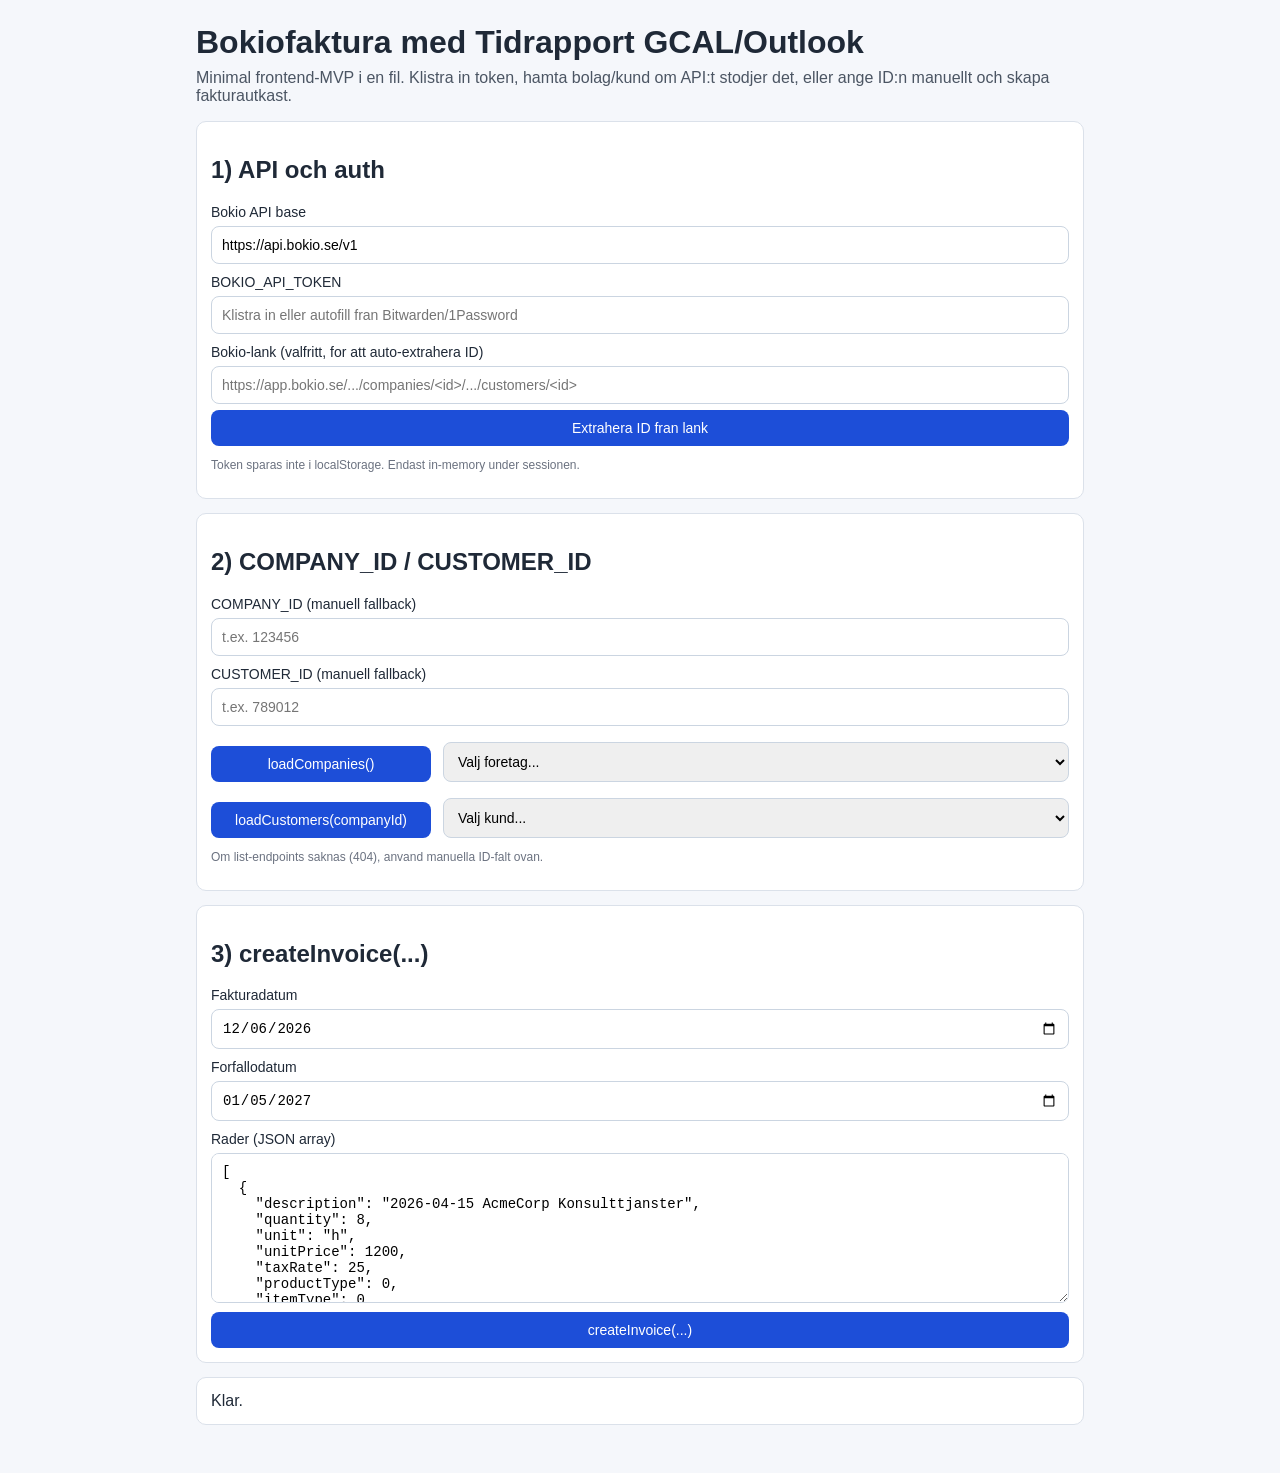
==== Javascript/bokiofaktura-tidrapport-gcal-outlook/index.html @ 0cfc0e93 "Add Bokiofaktura frontend demo under Javascript. Include a minimal single-page demo for loadCompanie" ====
<!doctype html>
<html lang="sv">
  <head>
    <meta charset="UTF-8" />
    <meta name="viewport" content="width=device-width, initial-scale=1.0" />
    <title>Bokiofaktura med Tidrapport GCAL/Outlook</title>
    <style>
      * {
        box-sizing: border-box;
      }
      body {
        margin: 0;
        font-family: -apple-system, BlinkMacSystemFont, "Segoe UI", Roboto, sans-serif;
        background: #f5f7fb;
        color: #1f2937;
      }
      .container {
        max-width: 920px;
        margin: 0 auto;
        padding: 24px 16px 48px;
      }
      h1 {
        margin-top: 0;
        margin-bottom: 8px;
      }
      .intro {
        margin-top: 0;
        color: #4b5563;
      }
      .card {
        background: #fff;
        border: 1px solid #dbe1ea;
        border-radius: 10px;
        padding: 14px;
        margin-top: 14px;
      }
      label {
        display: block;
        margin-top: 10px;
        font-size: 14px;
      }
      input,
      select,
      textarea,
      button {
        width: 100%;
        margin-top: 6px;
        font-size: 14px;
        padding: 10px;
        border-radius: 8px;
        border: 1px solid #cbd5e1;
      }
      button {
        background: #1d4ed8;
        color: #fff;
        border: 0;
        cursor: pointer;
      }
      button:hover {
        background: #1e40af;
      }
      .row {
        display: grid;
        grid-template-columns: 220px 1fr;
        gap: 12px;
        margin-top: 10px;
        align-items: end;
      }
      .help {
        font-size: 12px;
        color: #6b7280;
      }
      .status {
        white-space: pre-wrap;
      }
      .hidden {
        display: none;
      }
      pre {
        overflow: auto;
        background: #0f172a;
        color: #e2e8f0;
        padding: 12px;
        border-radius: 8px;
      }
      @media (max-width: 720px) {
        .row {
          grid-template-columns: 1fr;
        }
      }
    </style>
  </head>
  <body>
    <main class="container">
      <h1>Bokiofaktura med Tidrapport GCAL/Outlook</h1>
      <p class="intro">
        Minimal frontend-MVP i en fil. Klistra in token, hamta bolag/kund om API:t
        stodjer det, eller ange ID:n manuellt och skapa fakturautkast.
      </p>

      <section class="card">
        <h2>1) API och auth</h2>
        <label>
          Bokio API base
          <input id="apiBase" type="text" value="https://api.bokio.se/v1" />
        </label>
        <label>
          BOKIO_API_TOKEN
          <input
            id="apiToken"
            type="password"
            placeholder="Klistra in eller autofill fran Bitwarden/1Password"
            autocomplete="off"
          />
        </label>
        <label>
          Bokio-lank (valfritt, for att auto-extrahera ID)
          <input
            id="bokioUrl"
            type="text"
            placeholder="https://app.bokio.se/.../companies/<id>/.../customers/<id>"
          />
        </label>
        <button id="btnParseUrl" type="button">Extrahera ID fran lank</button>
        <p class="help">
          Token sparas inte i localStorage. Endast in-memory under sessionen.
        </p>
      </section>

      <section class="card">
        <h2>2) COMPANY_ID / CUSTOMER_ID</h2>
        <label>
          COMPANY_ID (manuell fallback)
          <input id="companyIdInput" type="text" placeholder="t.ex. 123456" />
        </label>
        <label>
          CUSTOMER_ID (manuell fallback)
          <input id="customerIdInput" type="text" placeholder="t.ex. 789012" />
        </label>

        <div class="row">
          <button id="btnLoadCompanies" type="button">loadCompanies()</button>
          <select id="companySelect">
            <option value="">Valj foretag...</option>
          </select>
        </div>
        <div class="row">
          <button id="btnLoadCustomers" type="button">
            loadCustomers(companyId)
          </button>
          <select id="customerSelect">
            <option value="">Valj kund...</option>
          </select>
        </div>
        <p class="help">
          Om list-endpoints saknas (404), anvand manuella ID-falt ovan.
        </p>
      </section>

      <section class="card">
        <h2>3) createInvoice(...)</h2>
        <label>
          Fakturadatum
          <input id="invoiceDate" type="date" />
        </label>
        <label>
          Forfallodatum
          <input id="dueDate" type="date" />
        </label>
        <label>
          Rader (JSON array)
          <textarea id="lineItems" rows="8"></textarea>
        </label>
        <button id="btnCreateInvoice" type="button">createInvoice(...)</button>
      </section>

      <section id="status" class="card status" aria-live="polite">Klar.</section>

      <section id="corsFallback" class="card hidden">
        <h2>CORS fallback</h2>
        <p id="corsMessage"></p>
        <pre id="curlExample"></pre>
      </section>
    </main>

    <script>
      (function () {
        const el = {
          apiBase: document.getElementById("apiBase"),
          apiToken: document.getElementById("apiToken"),
          bokioUrl: document.getElementById("bokioUrl"),
          companyIdInput: document.getElementById("companyIdInput"),
          customerIdInput: document.getElementById("customerIdInput"),
          companySelect: document.getElementById("companySelect"),
          customerSelect: document.getElementById("customerSelect"),
          invoiceDate: document.getElementById("invoiceDate"),
          dueDate: document.getElementById("dueDate"),
          lineItems: document.getElementById("lineItems"),
          status: document.getElementById("status"),
          corsFallback: document.getElementById("corsFallback"),
          corsMessage: document.getElementById("corsMessage"),
          curlExample: document.getElementById("curlExample"),
          btnParseUrl: document.getElementById("btnParseUrl"),
          btnLoadCompanies: document.getElementById("btnLoadCompanies"),
          btnLoadCustomers: document.getElementById("btnLoadCustomers"),
          btnCreateInvoice: document.getElementById("btnCreateInvoice"),
        };

        const now = new Date();
        const due = new Date(now);
        due.setDate(now.getDate() + 30);
        el.invoiceDate.value = formatDate(now);
        el.dueDate.value = formatDate(due);
        el.lineItems.value = JSON.stringify(
          [
            {
              description: "2026-04-15 AcmeCorp Konsulttjanster",
              quantity: 8,
              unit: "h",
              unitPrice: 1200,
              taxRate: 25.0,
              productType: 0,
              itemType: 0,
            },
          ],
          null,
          2
        );

        el.btnParseUrl.addEventListener("click", parseIdsFromUrl);
        el.btnLoadCompanies.addEventListener("click", () => loadCompanies());
        el.btnLoadCustomers.addEventListener("click", () =>
          loadCustomers(getCompanyId())
        );
        el.btnCreateInvoice.addEventListener("click", () => createInvoice());
        el.companySelect.addEventListener("change", () => {
          if (el.companySelect.value) el.companyIdInput.value = el.companySelect.value;
        });
        el.customerSelect.addEventListener("change", () => {
          if (el.customerSelect.value) el.customerIdInput.value = el.customerSelect.value;
        });

        function getConfig() {
          return {
            apiBase: el.apiBase.value.trim().replace(/\/$/, ""),
            token: el.apiToken.value.trim(),
          };
        }

        function getCompanyId() {
          return (el.companyIdInput.value.trim() || el.companySelect.value || "").trim();
        }

        function getCustomerId() {
          return (el.customerIdInput.value.trim() || el.customerSelect.value || "").trim();
        }

        async function bokioFetch(path, options) {
          const { apiBase, token } = getConfig();
          if (!token) throw new Error("Saknar BOKIO_API_TOKEN.");

          const requestInit = {
            method: options && options.method ? options.method : "GET",
            headers: {
              Authorization: `Bearer ${token}`,
              "Content-Type": "application/json",
            },
          };

          if (options && options.body) {
            requestInit.body = JSON.stringify(options.body);
          }

          try {
            const response = await fetch(`${apiBase}${path}`, requestInit);
            const text = await response.text();
            const payload = safeJsonParse(text);

            if (!response.ok) {
              const err = new Error(
                `API-fel ${response.status}: ${
                  (payload && (payload.message || payload.error)) || text || "Okant fel"
                }`
              );
              err.code = "HTTP_ERROR";
              err.status = response.status;
              err.path = path;
              err.method = requestInit.method;
              err.body = options && options.body ? options.body : null;
              throw err;
            }
            return payload || {};
          } catch (error) {
            if (error instanceof TypeError) {
              const corsErr = new Error("Direktanrop blockerat (trolig CORS).");
              corsErr.code = "CORS_BLOCKED";
              corsErr.path = path;
              corsErr.method = requestInit.method;
              corsErr.body = options && options.body ? options.body : null;
              throw corsErr;
            }
            throw error;
          }
        }

        async function loadCompanies() {
          clearCorsFallback();
          setStatus("Laddar foretag...");
          try {
            const payload = await bokioFetch("/companies");
            const companies = normalizeCompanies(payload);
            fillSelect(el.companySelect, companies, "Valj foretag...");
            if (companies.length > 0) el.companyIdInput.value = companies[0].id;
            setStatus(`Hamtade ${companies.length} foretag.`);
          } catch (error) {
            handleError(error, null, null, "companies");
          }
        }

        async function loadCustomers(companyId) {
          clearCorsFallback();
          if (!companyId) {
            setStatus("Ange eller valj COMPANY_ID innan loadCustomers(companyId).");
            return;
          }
          setStatus(`Laddar kunder for COMPANY_ID=${companyId}...`);
          try {
            const payload = await bokioFetch(`/companies/${companyId}/customers`);
            const customers = normalizeCustomers(payload);
            fillSelect(el.customerSelect, customers, "Valj kund...");
            if (customers.length > 0) el.customerIdInput.value = customers[0].id;
            setStatus(`Hamtade ${customers.length} kunder.`);
          } catch (error) {
            handleError(error, null, companyId, "customers");
          }
        }

        async function createInvoice() {
          clearCorsFallback();
          const companyId = getCompanyId();
          const customerId = getCustomerId();
          if (!companyId || !customerId) {
            setStatus("Ange COMPANY_ID och CUSTOMER_ID innan createInvoice(...).");
            return;
          }

          let lineItems;
          try {
            lineItems = JSON.parse(el.lineItems.value);
            if (!Array.isArray(lineItems) || lineItems.length === 0) {
              throw new Error("lineItems maste vara en icke-tom JSON-array.");
            }
          } catch (error) {
            setStatus(`Fel i lineItems JSON: ${error.message}`);
            return;
          }

          const payload = {
            customerId: customerId,
            invoiceDate: el.invoiceDate.value || formatDate(new Date()),
            dueDate: el.dueDate.value || formatDate(new Date()),
            currency: "SEK",
            lineItems: lineItems,
            footerText: "Demo från Bokiofaktura med Tidrapport GCAL/Outlook",
          };

          setStatus("Skapar fakturautkast...");
          try {
            const result = await bokioFetch(`/companies/${companyId}/invoices`, {
              method: "POST",
              body: payload,
            });
            setStatus(
              [
                "Fakturautkast skapat.",
                `Company ID: ${companyId}`,
                `Customer ID: ${customerId}`,
                `Response: ${JSON.stringify(result, null, 2)}`,
              ].join("\n")
            );
          } catch (error) {
            handleError(error, payload, companyId, "invoice");
          }
        }

        function parseIdsFromUrl() {
          const url = el.bokioUrl.value.trim();
          if (!url) {
            setStatus("Klistra in en Bokio-lank forst.");
            return;
          }

          const companyMatch = url.match(/companies\/([^\/\?\#]+)/i);
          const customerMatch = url.match(/customers\/([^\/\?\#]+)/i);
          if (companyMatch && companyMatch[1]) el.companyIdInput.value = companyMatch[1];
          if (customerMatch && customerMatch[1]) el.customerIdInput.value = customerMatch[1];

          if (companyMatch || customerMatch) {
            setStatus(
              `Extraherat: COMPANY_ID=${el.companyIdInput.value || "-"}, CUSTOMER_ID=${
                el.customerIdInput.value || "-"
              }`
            );
          } else {
            setStatus("Kunde inte hitta company/customer-id i lankens path.");
          }
        }

        function handleError(error, body, companyId, phase) {
          if (error && error.code === "CORS_BLOCKED") {
            showCorsFallback(error, body, companyId);
            setStatus("Anrop stoppades i browsern (CORS). Se CORS fallback nedan.");
            return;
          }

          if (error && error.code === "HTTP_ERROR" && error.status === 404) {
            if (phase === "companies" || phase === "customers") {
              setStatus(
                "List-endpoint verkar saknas (404). Anvand manuella COMPANY_ID/CUSTOMER_ID och kor createInvoice(...)."
              );
              return;
            }
          }
          setStatus((error && error.message) || "Okant fel.");
        }

        function showCorsFallback(error, body, companyId) {
          const { apiBase } = getConfig();
          const path = error.path || (companyId ? `/companies/${companyId}/invoices` : "/companies");
          const method = error.method || "GET";
          const curlBody = body || error.body;
          const bodyString = curlBody ? `-d '${JSON.stringify(curlBody)}'` : "";
          const curl = [
            `curl -X ${method} \\`,
            `  "${apiBase}${path}" \\`,
            `  -H "Authorization: Bearer <DIN_TOKEN>" \\`,
            `  -H "Content-Type: application/json" \\`,
            bodyString,
          ]
            .filter(Boolean)
            .join("\n");

          el.corsMessage.textContent =
            "Detta ser ut som en CORS-blockering. For demo: verifiera anropet med curl eller en lokal proxy.";
          el.curlExample.textContent = curl;
          el.corsFallback.classList.remove("hidden");
        }

        function clearCorsFallback() {
          el.corsFallback.classList.add("hidden");
          el.corsMessage.textContent = "";
          el.curlExample.textContent = "";
        }

        function setStatus(text) {
          el.status.textContent = text;
        }

        function fillSelect(selectEl, items, placeholder) {
          selectEl.innerHTML = "";
          const first = document.createElement("option");
          first.value = "";
          first.textContent = placeholder;
          selectEl.appendChild(first);

          items.forEach((item) => {
            const option = document.createElement("option");
            option.value = item.id;
            option.textContent = `${item.name} (${item.id})`;
            selectEl.appendChild(option);
          });
        }

        function normalizeCompanies(payload) {
          const list =
            (Array.isArray(payload) && payload) ||
            payload.companies ||
            payload.data ||
            payload.items ||
            [];
          return list
            .map((x) => ({
              id: String(x.id || x.companyId || x.companyID || ""),
              name: x.name || x.companyName || "Okant foretag",
            }))
            .filter((x) => x.id);
        }

        function normalizeCustomers(payload) {
          const list =
            (Array.isArray(payload) && payload) ||
            payload.customers ||
            payload.data ||
            payload.items ||
            [];
          return list
            .map((x) => ({
              id: String(x.id || x.customerId || x.customerID || ""),
              name: x.name || x.customerName || "Okand kund",
            }))
            .filter((x) => x.id);
        }

        function safeJsonParse(text) {
          if (!text) return null;
          try {
            return JSON.parse(text);
          } catch (_err) {
            return null;
          }
        }

        function formatDate(date) {
          const yyyy = date.getFullYear();
          const mm = String(date.getMonth() + 1).padStart(2, "0");
          const dd = String(date.getDate()).padStart(2, "0");
          return `${yyyy}-${mm}-${dd}`;
        }

        window.loadCompanies = loadCompanies;
        window.loadCustomers = loadCustomers;
        window.createInvoice = createInvoice;
      })();
    </script>
  </body>
</html>
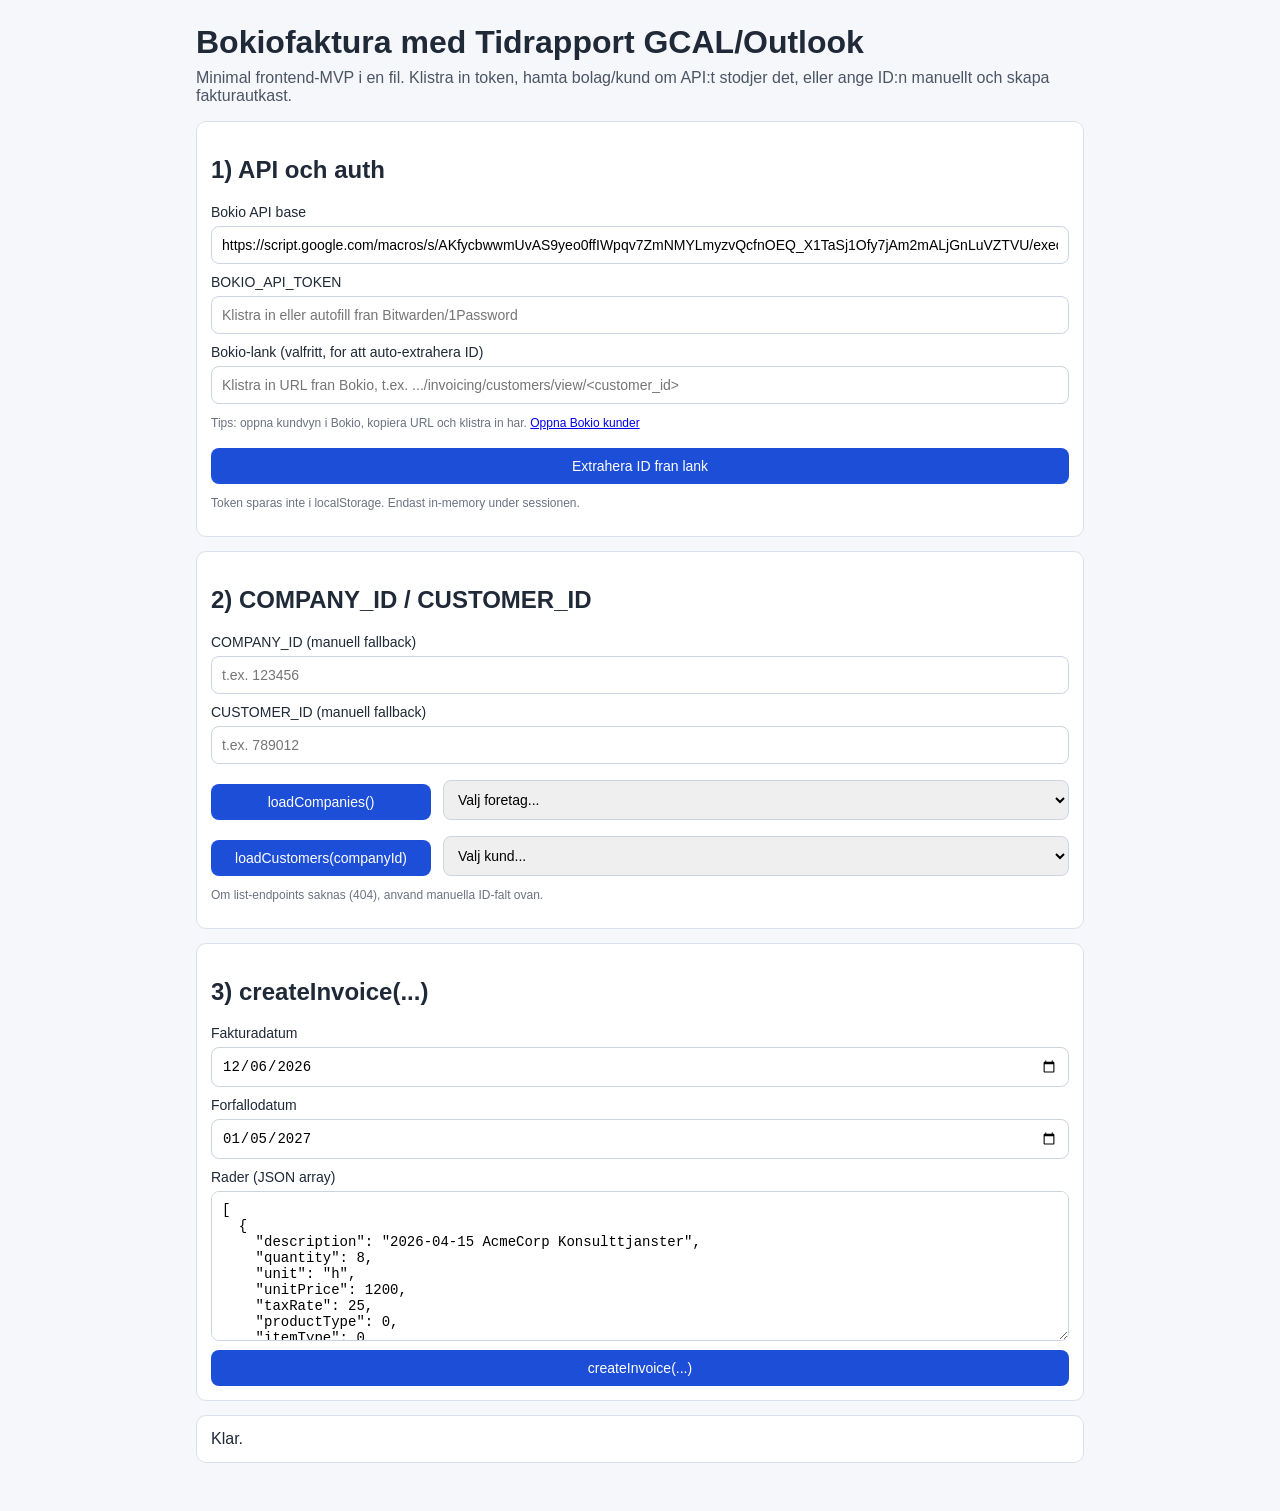
==== commit c1bcfe05: "Set Google Apps Script proxy as default API base. Pre-fill the demo with the published Apps Script w" ====
--- a/Javascript/bokiofaktura-tidrapport-gcal-outlook/index.html
+++ b/Javascript/bokiofaktura-tidrapport-gcal-outlook/index.html
@@ -76,6 +76,29 @@
       .hidden {
         display: none;
       }
+      .toast {
+        position: sticky;
+        top: 8px;
+        z-index: 20;
+        margin-bottom: 12px;
+        padding: 12px 14px;
+        border-radius: 10px;
+        border: 1px solid #dbe1ea;
+        background: #eef2ff;
+        color: #1e3a8a;
+        font-weight: 600;
+        white-space: pre-wrap;
+      }
+      .toast.error {
+        background: #fef2f2;
+        border-color: #fecaca;
+        color: #991b1b;
+      }
+      .toast.success {
+        background: #ecfdf5;
+        border-color: #a7f3d0;
+        color: #065f46;
+      }
       pre {
         overflow: auto;
         background: #0f172a;
@@ -92,6 +115,8 @@
   </head>
   <body>
     <main class="container">
+      <div id="flashStatus" class="toast hidden" aria-live="assertive"></div>
+
       <h1>Bokiofaktura med Tidrapport GCAL/Outlook</h1>
       <p class="intro">
         Minimal frontend-MVP i en fil. Klistra in token, hamta bolag/kund om API:t
@@ -102,7 +127,7 @@
         <h2>1) API och auth</h2>
         <label>
           Bokio API base
-          <input id="apiBase" type="text" value="https://api.bokio.se/v1" />
+          <input id="apiBase" type="text" value="https://script.google.com/macros/s/AKfycbwwmUvAS9yeo0ffIWpqv7ZmNMYLmyzvQcfnOEQ_X1TaSj1Ofy7jAm2mALjGnLuVZTVU/exec" />
         </label>
         <label>
           BOKIO_API_TOKEN
@@ -118,9 +143,13 @@
           <input
             id="bokioUrl"
             type="text"
-            placeholder="https://app.bokio.se/.../companies/<id>/.../customers/<id>"
+            placeholder="Klistra in URL fran Bokio, t.ex. .../invoicing/customers/view/<customer_id>"
           />
         </label>
+        <p class="help">
+          Tips: oppna kundvyn i Bokio, kopiera URL och klistra in har.
+          <a href="https://app.bokio.se/invoicing/customers" target="_blank" rel="noopener noreferrer">Oppna Bokio kunder</a>
+        </p>
         <button id="btnParseUrl" type="button">Extrahera ID fran lank</button>
         <p class="help">
           Token sparas inte i localStorage. Endast in-memory under sessionen.
@@ -197,6 +226,7 @@
           dueDate: document.getElementById("dueDate"),
           lineItems: document.getElementById("lineItems"),
           status: document.getElementById("status"),
+          flashStatus: document.getElementById("flashStatus"),
           corsFallback: document.getElementById("corsFallback"),
           corsMessage: document.getElementById("corsMessage"),
           curlExample: document.getElementById("curlExample"),
@@ -376,7 +406,8 @@
                 `Company ID: ${companyId}`,
                 `Customer ID: ${customerId}`,
                 `Response: ${JSON.stringify(result, null, 2)}`,
-              ].join("\n")
+              ].join("\n"),
+              "success"
             );
           } catch (error) {
             handleError(error, payload, companyId, "invoice");
@@ -390,26 +421,28 @@
             return;
           }
 
-          const companyMatch = url.match(/companies\/([^\/\?\#]+)/i);
-          const customerMatch = url.match(/customers\/([^\/\?\#]+)/i);
-          if (companyMatch && companyMatch[1]) el.companyIdInput.value = companyMatch[1];
-          if (customerMatch && customerMatch[1]) el.customerIdInput.value = customerMatch[1];
-
-          if (companyMatch || customerMatch) {
+          const parsed = extractIdsFromBokioUrl(url);
+          if (parsed.companyId) el.companyIdInput.value = parsed.companyId;
+          if (parsed.customerId) el.customerIdInput.value = parsed.customerId;
+
+          if (parsed.companyId || parsed.customerId) {
             setStatus(
               `Extraherat: COMPANY_ID=${el.companyIdInput.value || "-"}, CUSTOMER_ID=${
                 el.customerIdInput.value || "-"
               }`
             );
           } else {
-            setStatus("Kunde inte hitta company/customer-id i lankens path.");
+            setStatus(
+              "Kunde inte hitta company/customer-id i lankens path. Testa kunddetalj-URL: .../invoicing/customers/view/<customer_id>.",
+              "error"
+            );
           }
         }
 
         function handleError(error, body, companyId, phase) {
           if (error && error.code === "CORS_BLOCKED") {
             showCorsFallback(error, body, companyId);
-            setStatus("Anrop stoppades i browsern (CORS). Se CORS fallback nedan.");
+            setStatus("Anrop stoppades i browsern (CORS). Se CORS fallback nedan.", "error");
             return;
           }
 
@@ -417,11 +450,11 @@
             if (phase === "companies" || phase === "customers") {
               setStatus(
                 "List-endpoint verkar saknas (404). Anvand manuella COMPANY_ID/CUSTOMER_ID och kor createInvoice(...)."
-              );
+              , "error");
               return;
             }
           }
-          setStatus((error && error.message) || "Okant fel.");
+          setStatus((error && error.message) || "Okant fel.", "error");
         }
 
         function showCorsFallback(error, body, companyId) {
@@ -452,8 +485,12 @@
           el.curlExample.textContent = "";
         }
 
-        function setStatus(text) {
+        function setStatus(text, level) {
+          const tone = level || "info";
           el.status.textContent = text;
+          el.flashStatus.textContent = text;
+          el.flashStatus.className = `toast ${tone}`;
+          el.flashStatus.classList.remove("hidden");
         }
 
         function fillSelect(selectEl, items, placeholder) {
@@ -510,6 +547,51 @@
           }
         }
 
+        function extractIdsFromBokioUrl(url) {
+          const result = { companyId: "", customerId: "" };
+          let path = "";
+
+          try {
+            path = new URL(url).pathname;
+          } catch (_err) {
+            path = url;
+          }
+
+          const segments = path.split("/").filter(Boolean);
+          if (segments.length === 0) return result;
+
+          const uuidRegex =
+            /^[0-9a-f]{8}-[0-9a-f]{4}-[0-9a-f]{4}-[0-9a-f]{4}-[0-9a-f]{12}$/i;
+
+          // Common Bokio format:
+          // /<companyId>/invoicing/customers/view/<customerId>
+          if (uuidRegex.test(segments[0])) {
+            result.companyId = segments[0];
+          }
+
+          const companiesIndex = segments.findIndex((x) => x.toLowerCase() === "companies");
+          if (companiesIndex >= 0 && segments[companiesIndex + 1]) {
+            result.companyId = segments[companiesIndex + 1];
+          }
+
+          const customersIndex = segments.findIndex((x) => x.toLowerCase() === "customers");
+          if (customersIndex >= 0 && segments[customersIndex + 1]) {
+            const next = segments[customersIndex + 1].toLowerCase();
+            if (next === "view" && segments[customersIndex + 2]) {
+              result.customerId = segments[customersIndex + 2];
+            } else if (next !== "new") {
+              result.customerId = segments[customersIndex + 1];
+            }
+          }
+
+          const viewIndex = segments.findIndex((x) => x.toLowerCase() === "view");
+          if (!result.customerId && viewIndex >= 0 && segments[viewIndex + 1]) {
+            result.customerId = segments[viewIndex + 1];
+          }
+
+          return result;
+        }
+
         function formatDate(date) {
           const yyyy = date.getFullYear();
           const mm = String(date.getMonth() + 1).padStart(2, "0");
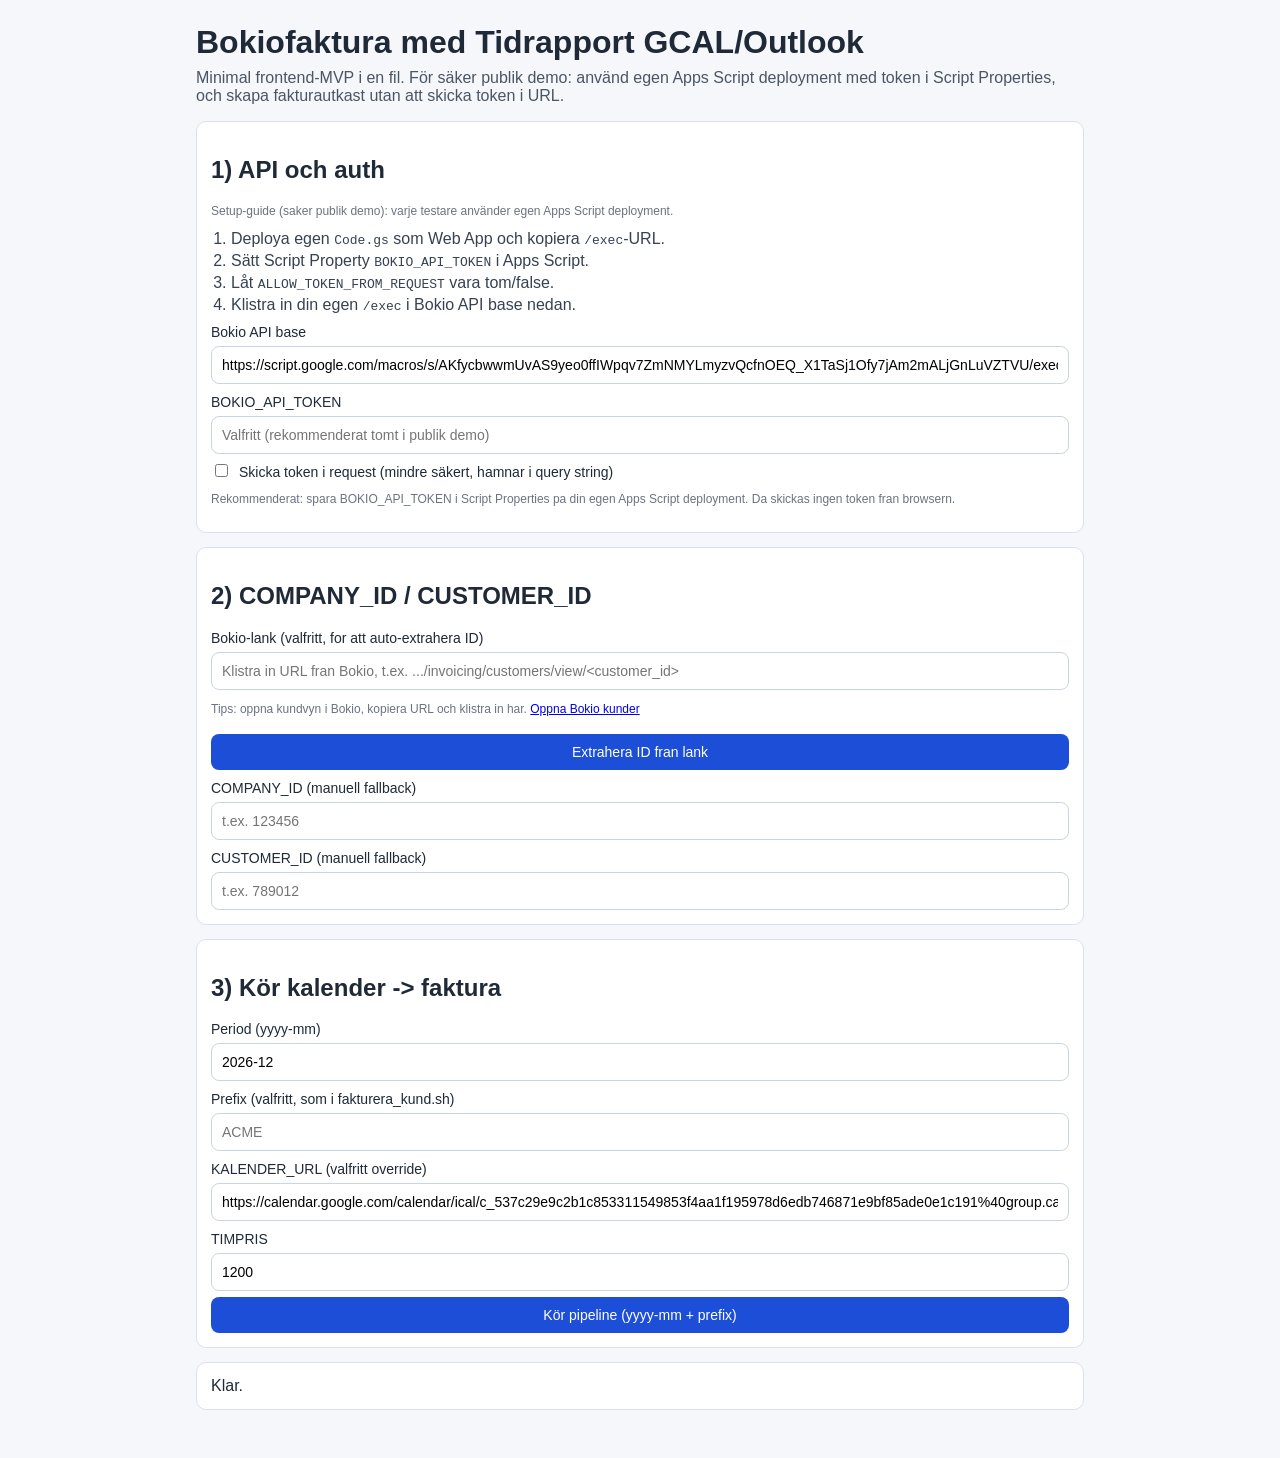
==== commit ecc16bb5: "Improve public demo security and add dry-run flow. Default to secure token handling via Script Prope" ====
--- a/Javascript/bokiofaktura-tidrapport-gcal-outlook/index.html
+++ b/Javascript/bokiofaktura-tidrapport-gcal-outlook/index.html
@@ -111,6 +111,23 @@
           grid-template-columns: 1fr;
         }
       }
+      .checkbox-inline {
+        display: flex;
+        align-items: center;
+        gap: 8px;
+      }
+      .checkbox-inline input {
+        width: auto;
+        margin-top: 0;
+      }
+      .steps {
+        margin: 8px 0 0;
+        padding-left: 20px;
+        color: #374151;
+      }
+      .steps li {
+        margin: 4px 0;
+      }
     </style>
   </head>
   <body>
@@ -119,12 +136,22 @@
 
       <h1>Bokiofaktura med Tidrapport GCAL/Outlook</h1>
       <p class="intro">
-        Minimal frontend-MVP i en fil. Klistra in token, hamta bolag/kund om API:t
-        stodjer det, eller ange ID:n manuellt och skapa fakturautkast.
+        Minimal frontend-MVP i en fil. För säker publik demo: använd egen Apps Script
+        deployment med token i Script Properties, och skapa fakturautkast utan att skicka
+        token i URL.
       </p>
 
       <section class="card">
         <h2>1) API och auth</h2>
+        <p class="help">
+          Setup-guide (saker publik demo): varje testare använder egen Apps Script deployment.
+        </p>
+        <ol class="steps">
+          <li>Deploya egen <code>Code.gs</code> som Web App och kopiera <code>/exec</code>-URL.</li>
+          <li>Sätt Script Property <code>BOKIO_API_TOKEN</code> i Apps Script.</li>
+          <li>Låt <code>ALLOW_TOKEN_FROM_REQUEST</code> vara tom/false.</li>
+          <li>Klistra in din egen <code>/exec</code> i Bokio API base nedan.</li>
+        </ol>
         <label>
           Bokio API base
           <input id="apiBase" type="text" value="https://script.google.com/macros/s/AKfycbwwmUvAS9yeo0ffIWpqv7ZmNMYLmyzvQcfnOEQ_X1TaSj1Ofy7jAm2mALjGnLuVZTVU/exec" />
@@ -134,10 +161,22 @@
           <input
             id="apiToken"
             type="password"
-            placeholder="Klistra in eller autofill fran Bitwarden/1Password"
+            placeholder="Valfritt (rekommenderat tomt i publik demo)"
             autocomplete="off"
           />
         </label>
+        <label class="checkbox-inline">
+          <input id="allowInsecureTokenForward" type="checkbox" />
+          Skicka token i request (mindre säkert, hamnar i query string)
+        </label>
+        <p class="help">
+          Rekommenderat: spara BOKIO_API_TOKEN i Script Properties pa din egen Apps Script
+          deployment. Da skickas ingen token fran browsern.
+        </p>
+      </section>
+
+      <section class="card">
+        <h2>2) COMPANY_ID / CUSTOMER_ID</h2>
         <label>
           Bokio-lank (valfritt, for att auto-extrahera ID)
           <input
@@ -151,13 +190,6 @@
           <a href="https://app.bokio.se/invoicing/customers" target="_blank" rel="noopener noreferrer">Oppna Bokio kunder</a>
         </p>
         <button id="btnParseUrl" type="button">Extrahera ID fran lank</button>
-        <p class="help">
-          Token sparas inte i localStorage. Endast in-memory under sessionen.
-        </p>
-      </section>
-
-      <section class="card">
-        <h2>2) COMPANY_ID / CUSTOMER_ID</h2>
         <label>
           COMPANY_ID (manuell fallback)
           <input id="companyIdInput" type="text" placeholder="t.ex. 123456" />
@@ -166,41 +198,34 @@
           CUSTOMER_ID (manuell fallback)
           <input id="customerIdInput" type="text" placeholder="t.ex. 789012" />
         </label>
-
-        <div class="row">
-          <button id="btnLoadCompanies" type="button">loadCompanies()</button>
-          <select id="companySelect">
-            <option value="">Valj foretag...</option>
-          </select>
-        </div>
-        <div class="row">
-          <button id="btnLoadCustomers" type="button">
-            loadCustomers(companyId)
-          </button>
-          <select id="customerSelect">
-            <option value="">Valj kund...</option>
-          </select>
-        </div>
-        <p class="help">
-          Om list-endpoints saknas (404), anvand manuella ID-falt ovan.
-        </p>
       </section>
 
       <section class="card">
-        <h2>3) createInvoice(...)</h2>
-        <label>
-          Fakturadatum
-          <input id="invoiceDate" type="date" />
-        </label>
-        <label>
-          Forfallodatum
-          <input id="dueDate" type="date" />
-        </label>
-        <label>
-          Rader (JSON array)
-          <textarea id="lineItems" rows="8"></textarea>
-        </label>
-        <button id="btnCreateInvoice" type="button">createInvoice(...)</button>
+        <h2>3) Kör kalender -> faktura</h2>
+        <label>
+          Period (yyyy-mm)
+          <input id="yearMonth" type="text" placeholder="2026-04" />
+        </label>
+        <label>
+          Prefix (valfritt, som i fakturera_kund.sh)
+          <input id="prefix" type="text" placeholder="ACME" />
+        </label>
+        <label>
+          KALENDER_URL (valfritt override)
+          <input
+            id="calendarUrl"
+            type="text"
+            value="https://calendar.google.com/calendar/ical/c_537c29e9c2b1c853311549853f4aa1f195978d6edb746871e9bf85ade0e1c191%40group.calendar.google.com/public/basic.ics"
+            placeholder="Lämna tom för Script Property KALENDER_URL"
+          />
+        </label>
+        <label>
+          TIMPRIS
+          <input id="timpris" type="number" min="1" step="1" value="1200" />
+        </label>
+        <button id="btnRunPipeline" type="button">
+          Kör pipeline (yyyy-mm + prefix)
+        </button>
       </section>
 
       <section id="status" class="card status" aria-live="polite">Klar.</section>
@@ -217,200 +242,147 @@
         const el = {
           apiBase: document.getElementById("apiBase"),
           apiToken: document.getElementById("apiToken"),
+          allowInsecureTokenForward: document.getElementById("allowInsecureTokenForward"),
           bokioUrl: document.getElementById("bokioUrl"),
           companyIdInput: document.getElementById("companyIdInput"),
           customerIdInput: document.getElementById("customerIdInput"),
-          companySelect: document.getElementById("companySelect"),
-          customerSelect: document.getElementById("customerSelect"),
-          invoiceDate: document.getElementById("invoiceDate"),
-          dueDate: document.getElementById("dueDate"),
-          lineItems: document.getElementById("lineItems"),
+          yearMonth: document.getElementById("yearMonth"),
+          prefix: document.getElementById("prefix"),
+          calendarUrl: document.getElementById("calendarUrl"),
+          timpris: document.getElementById("timpris"),
           status: document.getElementById("status"),
           flashStatus: document.getElementById("flashStatus"),
           corsFallback: document.getElementById("corsFallback"),
           corsMessage: document.getElementById("corsMessage"),
           curlExample: document.getElementById("curlExample"),
           btnParseUrl: document.getElementById("btnParseUrl"),
-          btnLoadCompanies: document.getElementById("btnLoadCompanies"),
-          btnLoadCustomers: document.getElementById("btnLoadCustomers"),
-          btnCreateInvoice: document.getElementById("btnCreateInvoice"),
+          btnRunPipeline: document.getElementById("btnRunPipeline"),
         };
 
         const now = new Date();
-        const due = new Date(now);
-        due.setDate(now.getDate() + 30);
-        el.invoiceDate.value = formatDate(now);
-        el.dueDate.value = formatDate(due);
-        el.lineItems.value = JSON.stringify(
-          [
-            {
-              description: "2026-04-15 AcmeCorp Konsulttjanster",
-              quantity: 8,
-              unit: "h",
-              unitPrice: 1200,
-              taxRate: 25.0,
-              productType: 0,
-              itemType: 0,
-            },
-          ],
-          null,
-          2
-        );
+        el.yearMonth.value = `${now.getFullYear()}-${String(now.getMonth() + 1).padStart(2, "0")}`;
 
         el.btnParseUrl.addEventListener("click", parseIdsFromUrl);
-        el.btnLoadCompanies.addEventListener("click", () => loadCompanies());
-        el.btnLoadCustomers.addEventListener("click", () =>
-          loadCustomers(getCompanyId())
-        );
-        el.btnCreateInvoice.addEventListener("click", () => createInvoice());
-        el.companySelect.addEventListener("change", () => {
-          if (el.companySelect.value) el.companyIdInput.value = el.companySelect.value;
-        });
-        el.customerSelect.addEventListener("change", () => {
-          if (el.customerSelect.value) el.customerIdInput.value = el.customerSelect.value;
-        });
+        el.btnRunPipeline.addEventListener("click", () => runPipeline());
 
         function getConfig() {
           return {
             apiBase: el.apiBase.value.trim().replace(/\/$/, ""),
             token: el.apiToken.value.trim(),
+            allowInsecureTokenForward: Boolean(el.allowInsecureTokenForward.checked),
           };
         }
 
         function getCompanyId() {
-          return (el.companyIdInput.value.trim() || el.companySelect.value || "").trim();
+          return el.companyIdInput.value.trim();
         }
 
         function getCustomerId() {
-          return (el.customerIdInput.value.trim() || el.customerSelect.value || "").trim();
-        }
-
-        async function bokioFetch(path, options) {
-          const { apiBase, token } = getConfig();
-          if (!token) throw new Error("Saknar BOKIO_API_TOKEN.");
-
-          const requestInit = {
-            method: options && options.method ? options.method : "GET",
-            headers: {
-              Authorization: `Bearer ${token}`,
-              "Content-Type": "application/json",
-            },
-          };
-
-          if (options && options.body) {
-            requestInit.body = JSON.stringify(options.body);
+          return el.customerIdInput.value.trim();
+        }
+
+        async function callGas(payload) {
+          const { apiBase, token, allowInsecureTokenForward } = getConfig();
+          if (!isAppsScriptProxy(apiBase)) {
+            throw new Error("Bokio API base måste vara en script.google.com/.../exec-länk.");
           }
 
           try {
-            const response = await fetch(`${apiBase}${path}`, requestInit);
+            const requestPayload = Object.assign({}, payload);
+            if (token && allowInsecureTokenForward) requestPayload.token = token;
+            const url = `${apiBase}?${new URLSearchParams(cleanObject(requestPayload)).toString()}`;
+            const response = await fetch(url, { method: "GET" });
+
             const text = await response.text();
-            const payload = safeJsonParse(text);
-
-            if (!response.ok) {
-              const err = new Error(
-                `API-fel ${response.status}: ${
-                  (payload && (payload.message || payload.error)) || text || "Okant fel"
-                }`
-              );
-              err.code = "HTTP_ERROR";
-              err.status = response.status;
-              err.path = path;
-              err.method = requestInit.method;
-              err.body = options && options.body ? options.body : null;
+            const parsed = safeJsonParse(text);
+            if (!parsed) {
+              const err = new Error("Ogiltigt svar från Apps Script.");
+              err.code = "PROXY_ERROR";
+              err.body = requestPayload;
               throw err;
             }
-            return payload || {};
+
+            if (!parsed.ok) {
+              const msg =
+                (parsed.body && (parsed.body.message || parsed.body.error)) ||
+                parsed.raw ||
+                parsed.error ||
+                "Proxy/API-fel";
+              const err = new Error(`API-fel ${parsed.status || ""}: ${msg}`);
+              err.code = "HTTP_ERROR";
+              err.status = parsed.status || 500;
+              err.body = requestPayload;
+              throw err;
+            }
+
+            return parsed.body || {};
           } catch (error) {
             if (error instanceof TypeError) {
               const corsErr = new Error("Direktanrop blockerat (trolig CORS).");
               corsErr.code = "CORS_BLOCKED";
-              corsErr.path = path;
-              corsErr.method = requestInit.method;
-              corsErr.body = options && options.body ? options.body : null;
+              corsErr.method = "GET";
+              corsErr.body = payload || null;
               throw corsErr;
             }
             throw error;
           }
         }
 
-        async function loadCompanies() {
-          clearCorsFallback();
-          setStatus("Laddar foretag...");
-          try {
-            const payload = await bokioFetch("/companies");
-            const companies = normalizeCompanies(payload);
-            fillSelect(el.companySelect, companies, "Valj foretag...");
-            if (companies.length > 0) el.companyIdInput.value = companies[0].id;
-            setStatus(`Hamtade ${companies.length} foretag.`);
-          } catch (error) {
-            handleError(error, null, null, "companies");
-          }
-        }
-
-        async function loadCustomers(companyId) {
-          clearCorsFallback();
-          if (!companyId) {
-            setStatus("Ange eller valj COMPANY_ID innan loadCustomers(companyId).");
-            return;
-          }
-          setStatus(`Laddar kunder for COMPANY_ID=${companyId}...`);
-          try {
-            const payload = await bokioFetch(`/companies/${companyId}/customers`);
-            const customers = normalizeCustomers(payload);
-            fillSelect(el.customerSelect, customers, "Valj kund...");
-            if (customers.length > 0) el.customerIdInput.value = customers[0].id;
-            setStatus(`Hamtade ${customers.length} kunder.`);
-          } catch (error) {
-            handleError(error, null, companyId, "customers");
-          }
-        }
-
-        async function createInvoice() {
+        async function runPipeline() {
           clearCorsFallback();
           const companyId = getCompanyId();
           const customerId = getCustomerId();
-          if (!companyId || !customerId) {
-            setStatus("Ange COMPANY_ID och CUSTOMER_ID innan createInvoice(...).");
+
+          const yearMonth = (el.yearMonth.value || "").trim();
+          if (!/^\d{4}-\d{2}$/.test(yearMonth)) {
+            setStatus("Period måste vara i format yyyy-mm, t.ex. 2026-04.", "error");
             return;
           }
 
-          let lineItems;
+          const prefix = (el.prefix.value || "").trim();
+          const calendarUrl = (el.calendarUrl.value || "").trim();
+          const timpris = Number((el.timpris.value || "").trim());
+          if (!timpris || timpris <= 0) {
+            setStatus("TIMPRIS måste vara ett positivt tal.", "error");
+            return;
+          }
+
+          const payload = {
+            action: "runPipeline",
+            yearMonth: yearMonth,
+            prefix: prefix,
+            calendarUrl: calendarUrl || undefined,
+            timpris: timpris,
+            companyId: companyId || undefined,
+            customerId: customerId || undefined,
+            dryRun: !companyId || !customerId,
+          };
+
+          setStatus(
+            payload.dryRun
+              ? "Kör pipeline i dry-run (ingen Bokio-faktura skapas)..."
+              : "Kör pipeline (kalender -> fakturautkast)..."
+          );
           try {
-            lineItems = JSON.parse(el.lineItems.value);
-            if (!Array.isArray(lineItems) || lineItems.length === 0) {
-              throw new Error("lineItems maste vara en icke-tom JSON-array.");
+            const result = await callGas(payload);
+            const lines = [
+              result.dryRun
+                ? "Dry-run klar. Ingen Bokio-faktura skapades."
+                : "Fakturautkast skapat.",
+              `Period: ${yearMonth}`,
+              `Prefix: ${prefix || "-"}`,
+              `Company ID: ${companyId || "-"}`,
+              `Customer ID: ${customerId || "-"}`,
+              "",
+              "Exporttext (buildExportText):",
+              result.exportText || "(ingen exporttext)",
+            ];
+            if (!result.dryRun) {
+              lines.push("", `JSON-svar: ${JSON.stringify(result, null, 2)}`);
             }
+            setStatus(lines.join("\n"), "success");
           } catch (error) {
-            setStatus(`Fel i lineItems JSON: ${error.message}`);
-            return;
-          }
-
-          const payload = {
-            customerId: customerId,
-            invoiceDate: el.invoiceDate.value || formatDate(new Date()),
-            dueDate: el.dueDate.value || formatDate(new Date()),
-            currency: "SEK",
-            lineItems: lineItems,
-            footerText: "Demo från Bokiofaktura med Tidrapport GCAL/Outlook",
-          };
-
-          setStatus("Skapar fakturautkast...");
-          try {
-            const result = await bokioFetch(`/companies/${companyId}/invoices`, {
-              method: "POST",
-              body: payload,
-            });
-            setStatus(
-              [
-                "Fakturautkast skapat.",
-                `Company ID: ${companyId}`,
-                `Customer ID: ${customerId}`,
-                `Response: ${JSON.stringify(result, null, 2)}`,
-              ].join("\n"),
-              "success"
-            );
-          } catch (error) {
-            handleError(error, payload, companyId, "invoice");
+            handleError(error, payload, companyId, "pipeline");
           }
         }
 
@@ -446,32 +418,24 @@
             return;
           }
 
-          if (error && error.code === "HTTP_ERROR" && error.status === 404) {
-            if (phase === "companies" || phase === "customers") {
-              setStatus(
-                "List-endpoint verkar saknas (404). Anvand manuella COMPANY_ID/CUSTOMER_ID och kor createInvoice(...)."
-              , "error");
-              return;
-            }
-          }
           setStatus((error && error.message) || "Okant fel.", "error");
         }
 
         function showCorsFallback(error, body, companyId) {
           const { apiBase } = getConfig();
-          const path = error.path || (companyId ? `/companies/${companyId}/invoices` : "/companies");
-          const method = error.method || "GET";
-          const curlBody = body || error.body;
-          const bodyString = curlBody ? `-d '${JSON.stringify(curlBody)}'` : "";
-          const curl = [
-            `curl -X ${method} \\`,
-            `  "${apiBase}${path}" \\`,
-            `  -H "Authorization: Bearer <DIN_TOKEN>" \\`,
-            `  -H "Content-Type: application/json" \\`,
-            bodyString,
-          ]
-            .filter(Boolean)
-            .join("\n");
+          const proxyBody = error.body || body || {
+            action: "runPipeline",
+            yearMonth: "2026-04",
+            prefix: "ACME",
+            companyId: "<COMPANY_ID>",
+            customerId: "<CUSTOMER_ID>",
+          };
+          const curlArgs = Object.entries(cleanObject(proxyBody)).map(
+            ([key, value]) => `  --data-urlencode "${key}=${String(value)}" \\`
+          );
+          const curl = ["curl -G \\", `  "${apiBase}" \\`, ...curlArgs]
+            .join("\n")
+            .replace(/\\\n$/, "");
 
           el.corsMessage.textContent =
             "Detta ser ut som en CORS-blockering. For demo: verifiera anropet med curl eller en lokal proxy.";
@@ -488,54 +452,16 @@
         function setStatus(text, level) {
           const tone = level || "info";
           el.status.textContent = text;
-          el.flashStatus.textContent = text;
-          el.flashStatus.className = `toast ${tone}`;
-          el.flashStatus.classList.remove("hidden");
-        }
-
-        function fillSelect(selectEl, items, placeholder) {
-          selectEl.innerHTML = "";
-          const first = document.createElement("option");
-          first.value = "";
-          first.textContent = placeholder;
-          selectEl.appendChild(first);
-
-          items.forEach((item) => {
-            const option = document.createElement("option");
-            option.value = item.id;
-            option.textContent = `${item.name} (${item.id})`;
-            selectEl.appendChild(option);
-          });
-        }
-
-        function normalizeCompanies(payload) {
-          const list =
-            (Array.isArray(payload) && payload) ||
-            payload.companies ||
-            payload.data ||
-            payload.items ||
-            [];
-          return list
-            .map((x) => ({
-              id: String(x.id || x.companyId || x.companyID || ""),
-              name: x.name || x.companyName || "Okant foretag",
-            }))
-            .filter((x) => x.id);
-        }
-
-        function normalizeCustomers(payload) {
-          const list =
-            (Array.isArray(payload) && payload) ||
-            payload.customers ||
-            payload.data ||
-            payload.items ||
-            [];
-          return list
-            .map((x) => ({
-              id: String(x.id || x.customerId || x.customerID || ""),
-              name: x.name || x.customerName || "Okand kund",
-            }))
-            .filter((x) => x.id);
+
+          // Keep the top sticky banner for errors only.
+          if (tone === "error") {
+            el.flashStatus.textContent = text;
+            el.flashStatus.className = `toast ${tone}`;
+            el.flashStatus.classList.remove("hidden");
+          } else {
+            el.flashStatus.classList.add("hidden");
+            el.flashStatus.textContent = "";
+          }
         }
 
         function safeJsonParse(text) {
@@ -545,6 +471,20 @@
           } catch (_err) {
             return null;
           }
+        }
+
+        function cleanObject(obj) {
+          const out = {};
+          Object.keys(obj || {}).forEach((k) => {
+            const v = obj[k];
+            if (v === undefined || v === null || v === "") return;
+            out[k] = v;
+          });
+          return out;
+        }
+
+        function isAppsScriptProxy(apiBase) {
+          return /script\.google\.com\/macros\/s\/.+\/exec$/i.test(apiBase || "");
         }
 
         function extractIdsFromBokioUrl(url) {
@@ -592,16 +532,7 @@
           return result;
         }
 
-        function formatDate(date) {
-          const yyyy = date.getFullYear();
-          const mm = String(date.getMonth() + 1).padStart(2, "0");
-          const dd = String(date.getDate()).padStart(2, "0");
-          return `${yyyy}-${mm}-${dd}`;
-        }
-
-        window.loadCompanies = loadCompanies;
-        window.loadCustomers = loadCustomers;
-        window.createInvoice = createInvoice;
+        window.runPipeline = runPipeline;
       })();
     </script>
   </body>
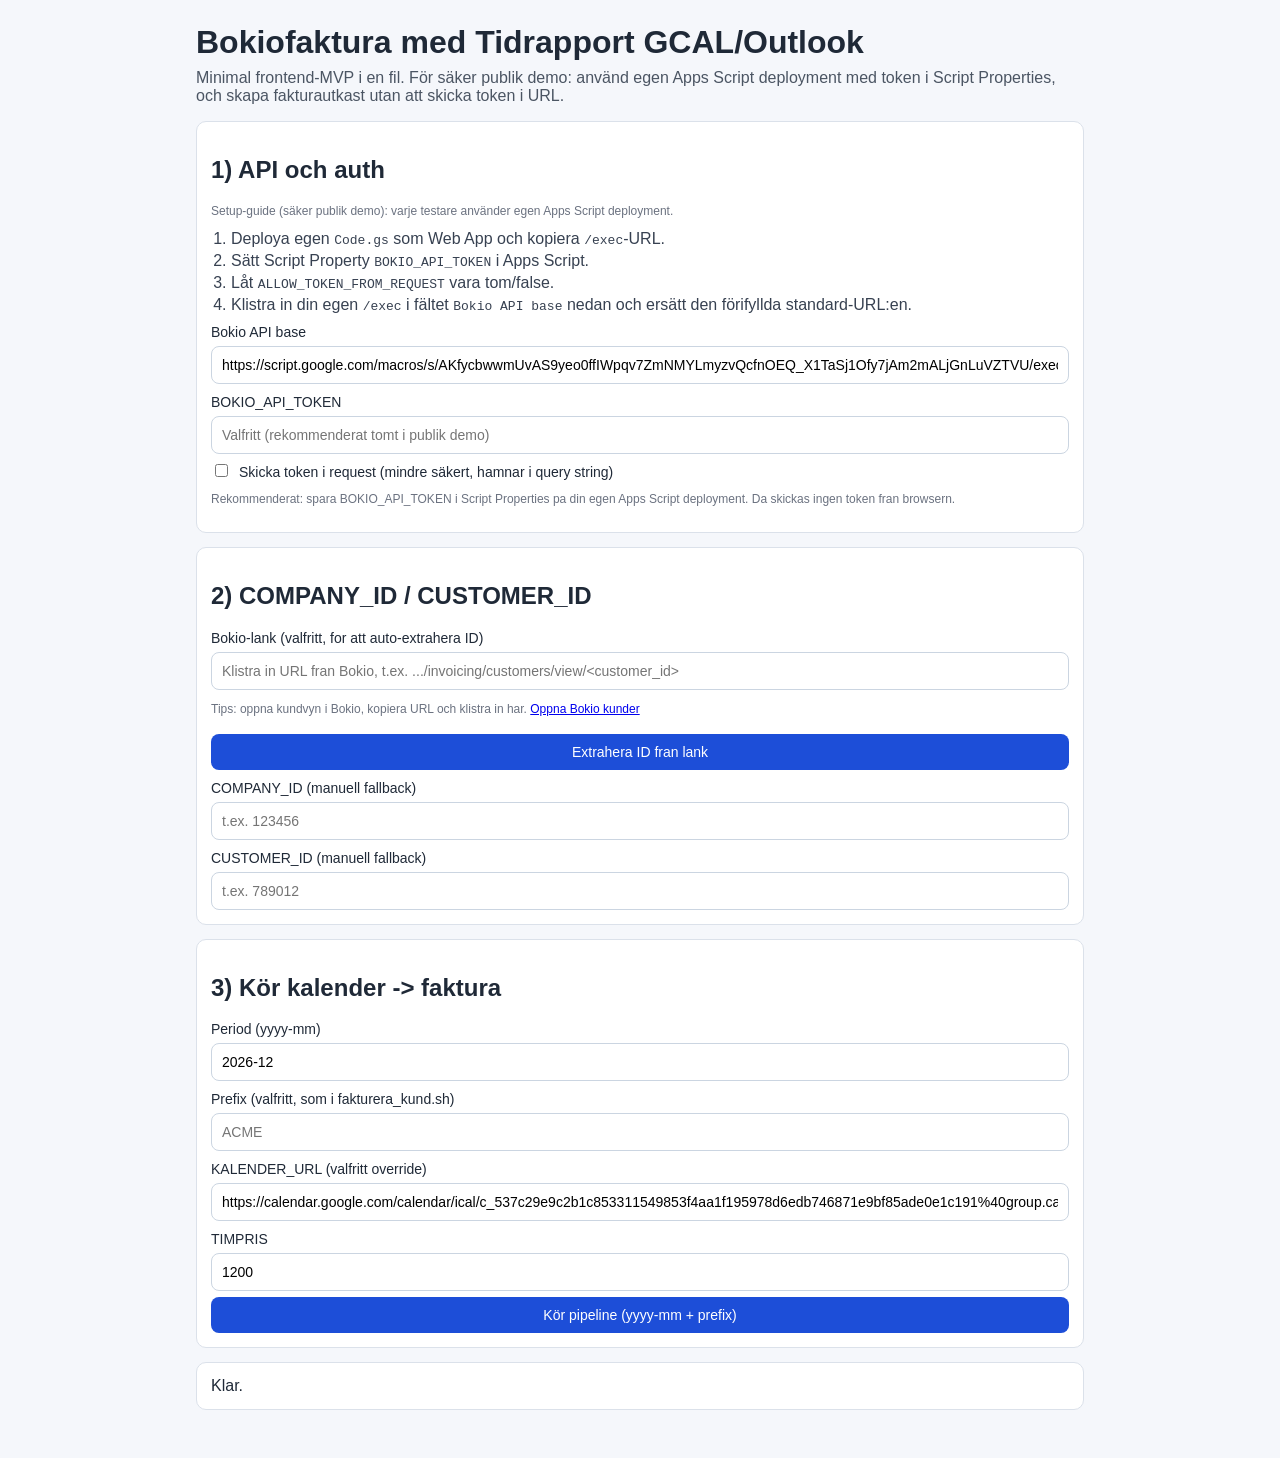
==== commit 6b203714: "Clarify Bokio API base setup wording. Improve the public demo instructions so testers replace the pr" ====
--- a/Javascript/bokiofaktura-tidrapport-gcal-outlook/index.html
+++ b/Javascript/bokiofaktura-tidrapport-gcal-outlook/index.html
@@ -144,13 +144,16 @@
       <section class="card">
         <h2>1) API och auth</h2>
         <p class="help">
-          Setup-guide (saker publik demo): varje testare använder egen Apps Script deployment.
+          Setup-guide (säker publik demo): varje testare använder egen Apps Script deployment.
         </p>
         <ol class="steps">
           <li>Deploya egen <code>Code.gs</code> som Web App och kopiera <code>/exec</code>-URL.</li>
           <li>Sätt Script Property <code>BOKIO_API_TOKEN</code> i Apps Script.</li>
           <li>Låt <code>ALLOW_TOKEN_FROM_REQUEST</code> vara tom/false.</li>
-          <li>Klistra in din egen <code>/exec</code> i Bokio API base nedan.</li>
+          <li>
+            Klistra in din egen <code>/exec</code> i fältet <code>Bokio API base</code> nedan och
+            ersätt den förifyllda standard-URL:en.
+          </li>
         </ol>
         <label>
           Bokio API base
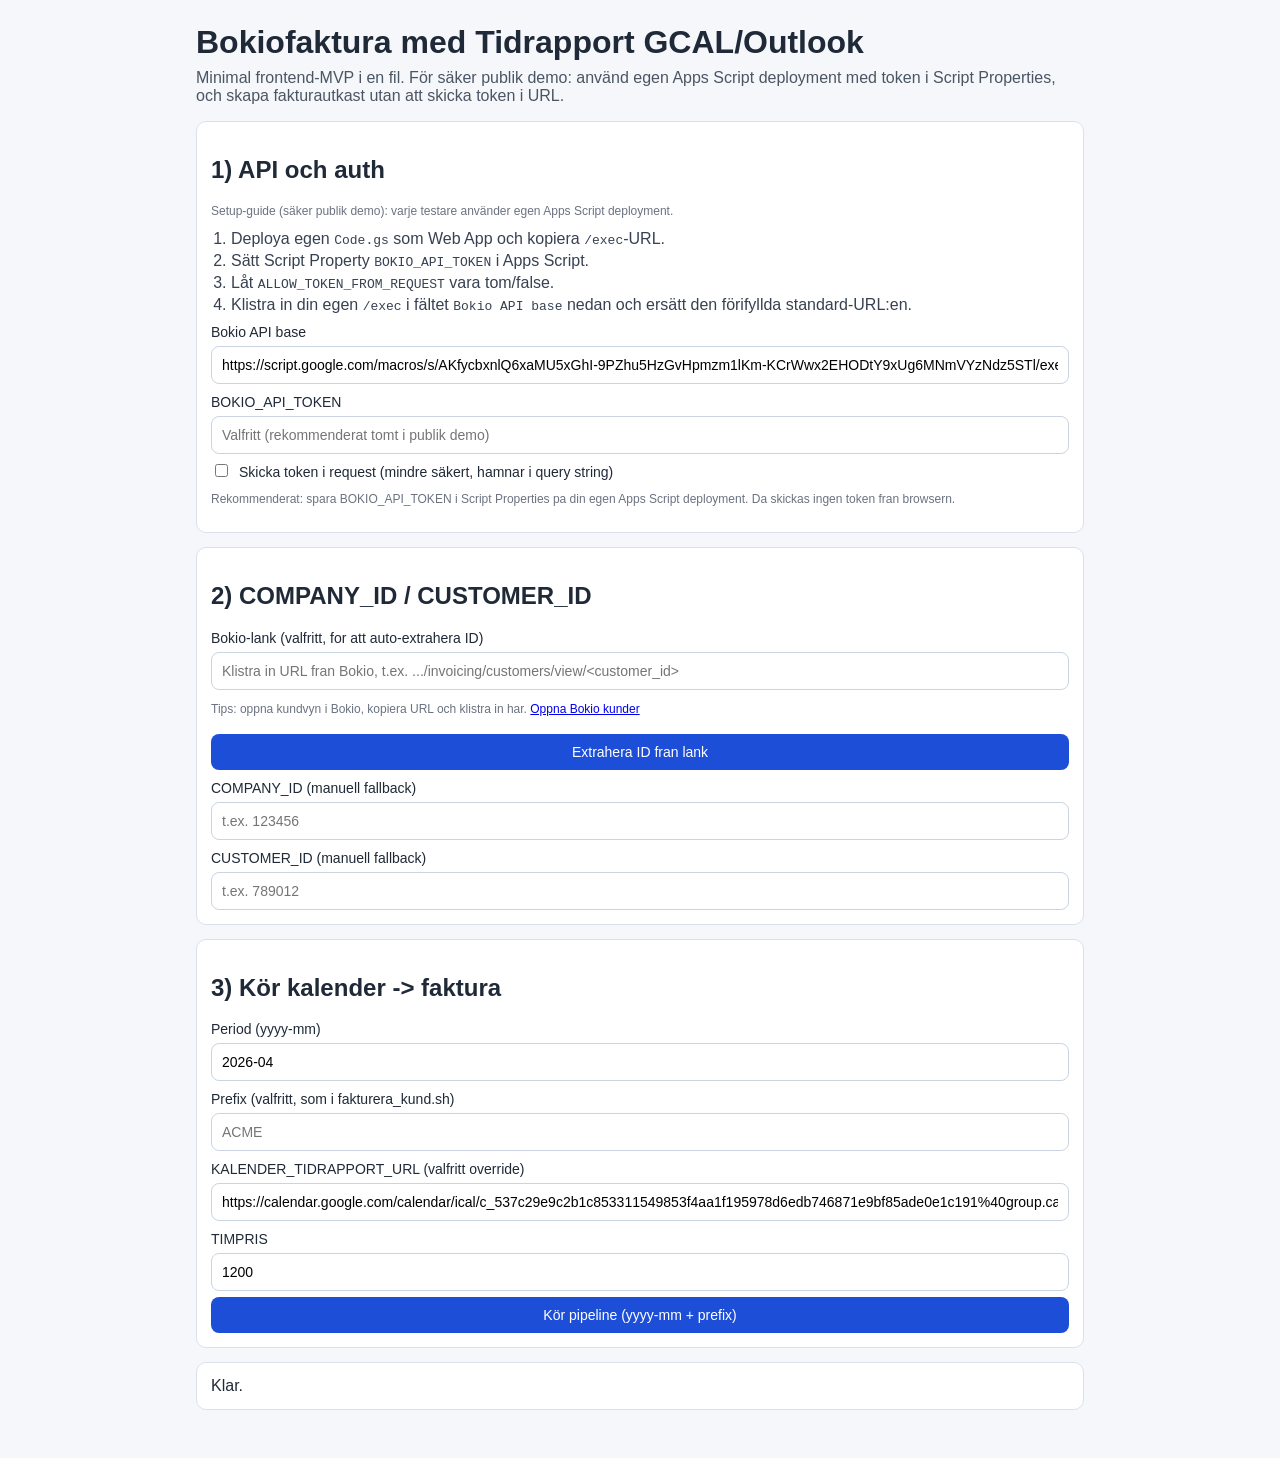
==== commit ebc1eb86: "Rename KALENDER_URL to KALENDER_TIDRAPPORT_URL Matches the Codespaces secret name." ====
--- a/Javascript/bokiofaktura-tidrapport-gcal-outlook/index.html
+++ b/Javascript/bokiofaktura-tidrapport-gcal-outlook/index.html
@@ -157,7 +157,7 @@
         </ol>
         <label>
           Bokio API base
-          <input id="apiBase" type="text" value="https://script.google.com/macros/s/AKfycbwwmUvAS9yeo0ffIWpqv7ZmNMYLmyzvQcfnOEQ_X1TaSj1Ofy7jAm2mALjGnLuVZTVU/exec" />
+          <input id="apiBase" type="text" value="https://script.google.com/macros/s/AKfycbxnlQ6xaMU5xGhI-9PZhu5HzGvHpmzm1lKm-KCrWwx2EHODtY9xUg6MNmVYzNdz5STl/exec" />
         </label>
         <label>
           BOKIO_API_TOKEN
@@ -214,12 +214,12 @@
           <input id="prefix" type="text" placeholder="ACME" />
         </label>
         <label>
-          KALENDER_URL (valfritt override)
+          KALENDER_TIDRAPPORT_URL (valfritt override)
           <input
             id="calendarUrl"
             type="text"
             value="https://calendar.google.com/calendar/ical/c_537c29e9c2b1c853311549853f4aa1f195978d6edb746871e9bf85ade0e1c191%40group.calendar.google.com/public/basic.ics"
-            placeholder="Lämna tom för Script Property KALENDER_URL"
+            placeholder="Lämna tom för Script Property KALENDER_TIDRAPPORT_URL"
           />
         </label>
         <label>
@@ -262,8 +262,7 @@
           btnRunPipeline: document.getElementById("btnRunPipeline"),
         };
 
-        const now = new Date();
-        el.yearMonth.value = `${now.getFullYear()}-${String(now.getMonth() + 1).padStart(2, "0")}`;
+        el.yearMonth.value = "2026-04";
 
         el.btnParseUrl.addEventListener("click", parseIdsFromUrl);
         el.btnRunPipeline.addEventListener("click", () => runPipeline());
@@ -321,14 +320,56 @@
             return parsed.body || {};
           } catch (error) {
             if (error instanceof TypeError) {
-              const corsErr = new Error("Direktanrop blockerat (trolig CORS).");
-              corsErr.code = "CORS_BLOCKED";
-              corsErr.method = "GET";
-              corsErr.body = payload || null;
-              throw corsErr;
+              const requestPayload = Object.assign({}, payload);
+              if (token && allowInsecureTokenForward) requestPayload.token = token;
+              return callGasJsonp(apiBase, requestPayload);
             }
             throw error;
           }
+        }
+
+        function callGasJsonp(apiBase, requestPayload) {
+          return new Promise((resolve, reject) => {
+            const callbackName = `__gasJsonpCb_${Date.now()}_${Math.floor(Math.random() * 1e6)}`;
+            const cleanup = () => {
+              if (script.parentNode) script.parentNode.removeChild(script);
+              delete window[callbackName];
+            };
+            const script = document.createElement("script");
+            const timeout = setTimeout(() => {
+              cleanup();
+              reject(new Error("Timeout i JSONP-fallback mot Apps Script."));
+            }, 15000);
+
+            window[callbackName] = (response) => {
+              clearTimeout(timeout);
+              cleanup();
+              if (!response || typeof response !== "object") {
+                reject(new Error("Ogiltigt JSONP-svar från Apps Script."));
+                return;
+              }
+              if (!response.ok) {
+                const msg =
+                  (response.body && (response.body.message || response.body.error)) ||
+                  response.error ||
+                  "Proxy/API-fel";
+                reject(new Error(`API-fel ${response.status || ""}: ${msg}`));
+                return;
+              }
+              resolve(response.body || {});
+            };
+
+            const params = new URLSearchParams(cleanObject(requestPayload));
+            params.set("callback", callbackName);
+            script.src = `${apiBase}?${params.toString()}`;
+            script.async = true;
+            script.onerror = () => {
+              clearTimeout(timeout);
+              cleanup();
+              reject(new Error("JSONP-fallback misslyckades att ladda script."));
+            };
+            document.body.appendChild(script);
+          });
         }
 
         async function runPipeline() {
@@ -336,11 +377,8 @@
           const companyId = getCompanyId();
           const customerId = getCustomerId();
 
-          const yearMonth = (el.yearMonth.value || "").trim();
-          if (!/^\d{4}-\d{2}$/.test(yearMonth)) {
-            setStatus("Period måste vara i format yyyy-mm, t.ex. 2026-04.", "error");
-            return;
-          }
+          const yearMonth = "2026-04";
+          el.yearMonth.value = yearMonth;
 
           const prefix = (el.prefix.value || "").trim();
           const calendarUrl = (el.calendarUrl.value || "").trim();
